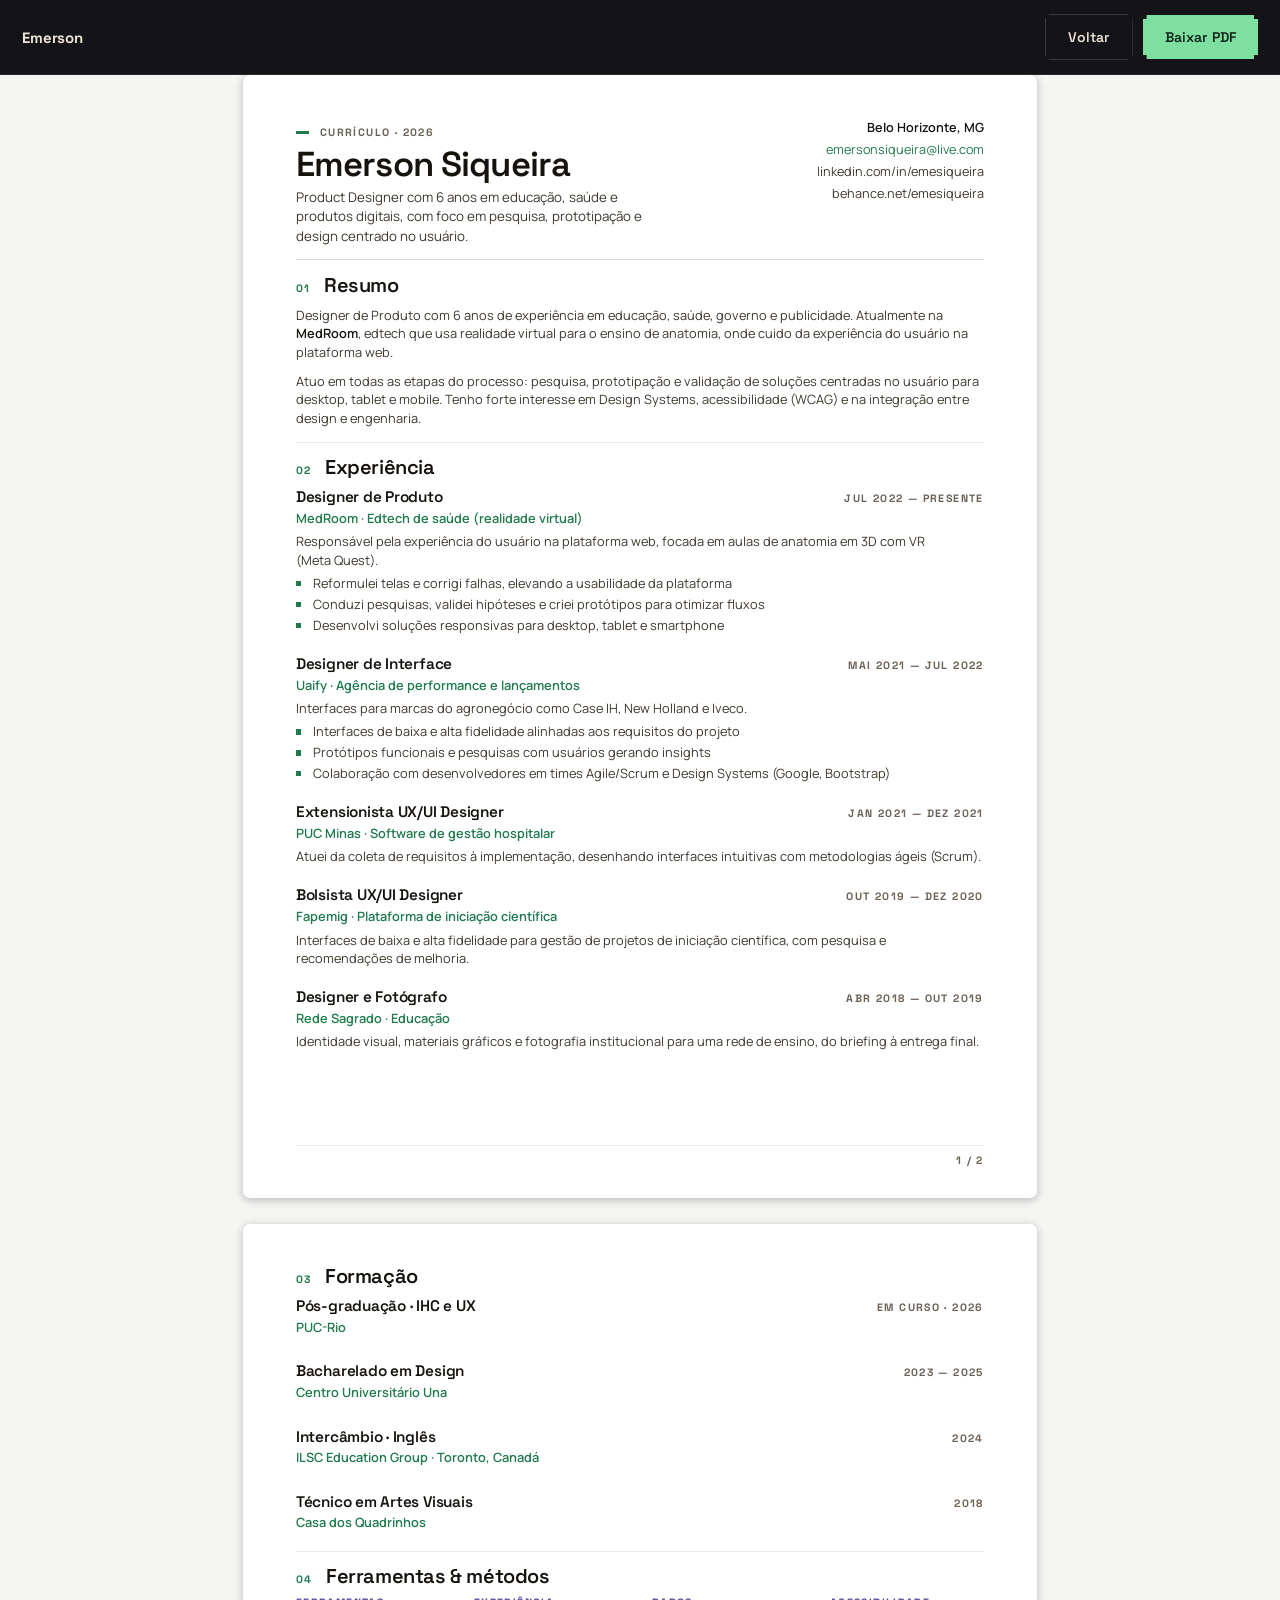
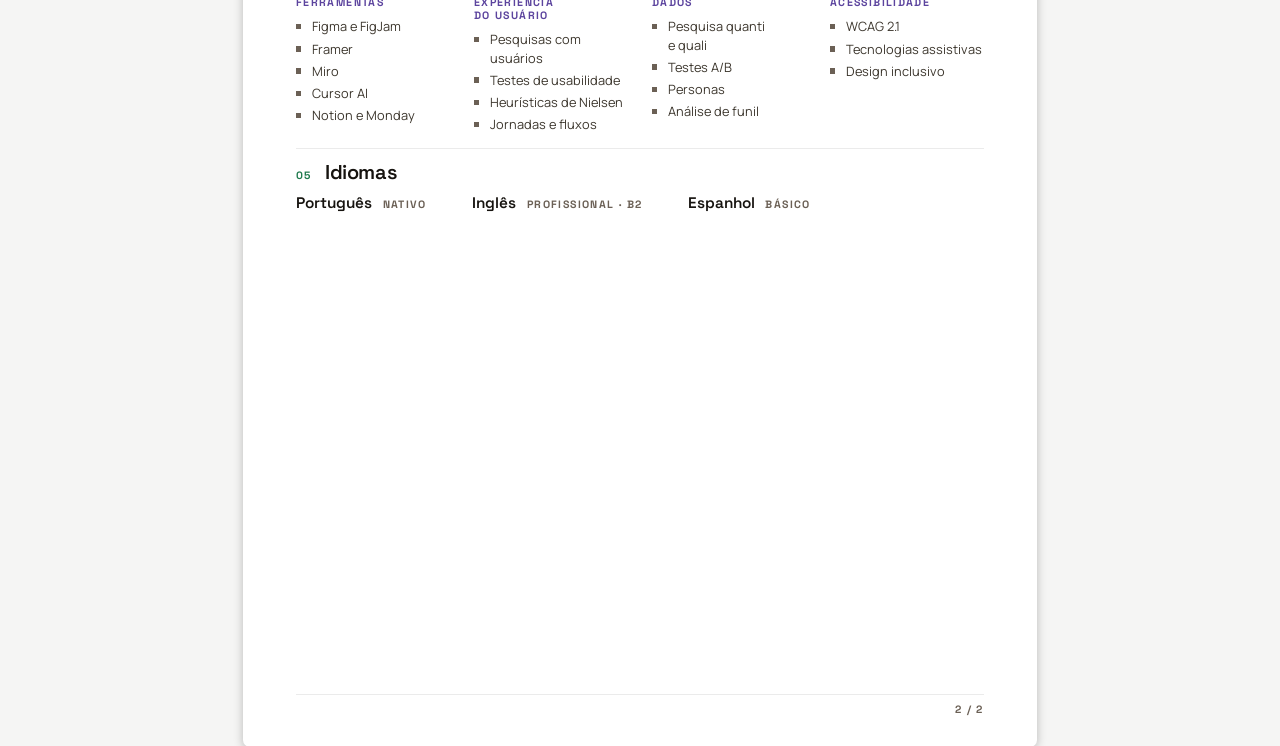
==== cv.html @ 8a0899e0 "Add files via upload" ====
<!DOCTYPE html>
<html lang="pt-BR">
<head>
<meta charset="UTF-8" />
<meta name="viewport" content="width=device-width, initial-scale=1.0" />
<title>Currículo — Emerson Siqueira</title>
<meta name="description" content="Currículo de Emerson Siqueira — UX/UI e Product Designer em Belo Horizonte. Educação, saúde e produtos digitais." />
<meta name="theme-color" content="#141318" />
<meta name="robots" content="noindex" />
<link rel="icon" href="assets/favicon.svg" type="image/svg+xml" />
<link rel="preconnect" href="https://fonts.googleapis.com" />
<link rel="preconnect" href="https://fonts.gstatic.com" crossorigin />
<link href="https://fonts.googleapis.com/css2?family=Space+Grotesk:wght@400;500;600;700&family=Manrope:wght@400;500;600;700&display=swap" rel="stylesheet" />
<style>
*{margin:0;padding:0;box-sizing:border-box}
h1,h2,h3,h4{font-weight:inherit}
doc-page:not(:defined){visibility:hidden}
:root{--ink:#16130f;--ink-soft:#3d372e;--ink-mute:#6b6055;--line:rgba(0,0,0,.16);--line-soft:rgba(0,0,0,.08);--accent:#1f7a4d;--accent-2:#5c449e;--display:'Space Grotesk',system-ui,sans-serif;--sans:'Manrope',system-ui,sans-serif;--label:'Space Grotesk',system-ui,sans-serif}
/* barra de tela — não existe no papel */
.cv-top{position:sticky;top:0;z-index:50;display:flex;align-items:center;justify-content:space-between;gap:18px;padding:14px 22px;background:#141318;border-bottom:1px solid rgba(236,228,214,.1)}
.cv-top .brand{font-family:var(--display);font-weight:700;font-size:15px;letter-spacing:-.01em;color:#ECE4D6;text-decoration:none}
.cv-top-actions{display:flex;align-items:center;gap:10px}
.cv-btn{display:inline-flex;align-items:center;font-family:var(--display);font-weight:600;font-size:14px;letter-spacing:.01em;padding:13px 22px;border:0;cursor:pointer;text-decoration:none;--px:4px;clip-path:polygon(var(--px) 0,calc(100% - var(--px)) 0,calc(100% - var(--px)) var(--px),100% var(--px),100% calc(100% - var(--px)),calc(100% - var(--px)) calc(100% - var(--px)),calc(100% - var(--px)) 100%,var(--px) 100%,var(--px) calc(100% - var(--px)),0 calc(100% - var(--px)),0 var(--px),var(--px) var(--px))}
.cv-btn-ghost{background:transparent;color:#ECE4D6;border:1.5px solid rgba(236,228,214,.18)}
.cv-btn-mint{background:#7EE0A0;color:#11231a}
body.embed .cv-top{display:none}
a{color:var(--accent);text-decoration:none}
a:hover{color:#155c39}

/* ── página ── */
.page{display:flex;flex-direction:column;padding:11mm 14mm 8mm;font-family:var(--sans);color:var(--ink-soft);background:#fff}
.page-body{flex:1;display:flex;flex-direction:column;gap:11pt}
.page:not(:first-child){margin-top:26px}
@media print{.page:not(:first-child){margin-top:0}}

/* rótulos: um tamanho só em todo o documento */
.label{font-family:var(--label);font-size:8pt;font-weight:700;letter-spacing:.13em;text-transform:uppercase}
.eyebrow{display:inline-flex;align-items:center;gap:8pt;color:var(--ink-mute)}
.eyebrow::before{content:"";width:10pt;height:2pt;background:var(--accent)}

/* cabeçalho */
.cv-head{display:grid;grid-template-columns:1.35fr 1fr;gap:28pt;align-items:start;padding-bottom:10pt;border-bottom:1px solid var(--line)}
.cv-name{font-family:var(--display);font-weight:600;font-size:26pt;line-height:1;letter-spacing:-.025em;color:var(--ink);margin:6pt 0 5pt}
.cv-role{font-size:10pt;line-height:1.45;color:var(--ink-soft)}
.cv-contact{font-style:normal;font-size:9.5pt;line-height:1.75;text-align:right;color:var(--ink-soft)}
.cv-contact strong{color:var(--ink);font-weight:600}

/* seções */
.sec{display:flex;flex-direction:column;gap:8pt}
.sec-head{display:flex;align-items:baseline;gap:10pt}
.sec-num{font-family:var(--label);font-size:8pt;font-weight:700;letter-spacing:.13em;color:var(--accent)}
.sec-head h2{font-family:var(--display);font-weight:600;font-size:15pt;line-height:1;letter-spacing:-.02em;color:var(--ink)}
.sec + .sec{padding-top:10pt;border-top:1px solid var(--line-soft)}

p{font-size:9.6pt;line-height:1.45;text-wrap:pretty}
p strong{color:var(--ink);font-weight:600}
.stack{display:flex;flex-direction:column;gap:15pt}

/* entradas de experiência e formação */
.entry-row{display:flex;justify-content:space-between;align-items:baseline;gap:14pt}
.entry h3{font-family:var(--display);font-weight:600;font-size:11.5pt;line-height:1.25;letter-spacing:-.015em;color:var(--ink)}
.entry-when{color:var(--ink-mute);white-space:nowrap}
.entry-where{font-size:9.6pt;font-weight:600;color:var(--accent);margin:2pt 0 4pt}
.entry p{font-size:9.6pt;line-height:1.42}
.bullets{list-style:none;margin:4pt 0 0;padding:0;display:flex;flex-direction:column;gap:2pt}
.bullets li{position:relative;padding-left:13pt;font-size:9.6pt;line-height:1.42}
.bullets li::before{content:"";position:absolute;left:0;top:.55em;width:4pt;height:4pt;background:var(--accent)}
.grid-2{display:grid;grid-template-columns:repeat(4,1fr);gap:12pt 18pt;align-items:start}

/* competências */
.skill h4{color:var(--accent-2);margin-bottom:6pt}
.list{list-style:none;margin:0;padding:0;display:flex;flex-direction:column;gap:3pt}
.list li{position:relative;padding-left:12pt;font-size:9.6pt;line-height:1.42}
.list li::before{content:"";position:absolute;left:0;top:.52em;width:4pt;height:4pt;background:var(--ink-mute)}

/* idiomas */
.langs{display:flex;gap:34pt;flex-wrap:wrap}
.lang{display:flex;align-items:baseline;gap:8pt}
.lang strong{font-family:var(--display);font-weight:600;font-size:11.5pt;color:var(--ink)}
.lang span{color:var(--ink-mute)}

/* fecho da última página */
.closer{padding-top:15pt;border-top:1px solid var(--line)}
.closer h3{font-family:var(--display);font-weight:600;font-size:13pt;letter-spacing:-.02em;color:var(--ink);margin-bottom:6pt}
.closer-links{display:flex;gap:26pt;flex-wrap:wrap;margin-top:8pt;font-size:10pt}

/* rodapé: só a paginação */
.page-foot{display:flex;justify-content:flex-end;padding-top:6pt;margin-top:8pt;border-top:1px solid var(--line-soft)}
.page-foot span{font-family:var(--label);font-size:8pt;font-weight:700;letter-spacing:.13em;color:var(--ink-mute)}
</style>

</head>
<body>

<div class="cv-top">
  <a class="brand" href="index.html">Emerson</a>
  <div class="cv-top-actions">
    <a class="cv-btn cv-btn-ghost" href="index.html">Voltar</a>
    <button class="cv-btn cv-btn-mint" type="button" onclick="window.print()">Baixar PDF</button>
  </div>
</div>

<doc-page size="a4">

  <!-- ─────────── PÁGINA 1 — perfil e experiência ─────────── -->
  <section class="page" id="p1">
    <div class="page-body">
      <header class="cv-head">
        <div>
          <span class="eyebrow label">Currículo · 2026</span>
          <h1 class="cv-name">Emerson Siqueira</h1>
          <p class="cv-role">Product Designer com 6 anos em educação, saúde e produtos digitais, com foco em pesquisa, prototipação e design centrado no usuário.</p>
        </div>
        <address class="cv-contact">
          <strong>Belo Horizonte, MG</strong><br />
          <a href="mailto:emersonsiqueira@live.com">emersonsiqueira@live.com</a><br />
          linkedin.com/in/emesiqueira<br />
          behance.net/emesiqueira
        </address>
      </header>

      <section class="sec">
        <div class="sec-head"><span class="sec-num">01</span><h2>Resumo</h2></div>
        <p>Designer de Produto com 6 anos de experiência em educação, saúde, governo e publicidade. Atualmente na <strong>MedRoom</strong>, edtech que usa realidade virtual para o ensino de anatomia, onde cuido da experiência do usuário na plataforma web.</p>
        <p>Atuo em todas as etapas do processo: pesquisa, prototipação e validação de soluções centradas no usuário para desktop, tablet e mobile. Tenho forte interesse em Design Systems, acessibilidade (WCAG) e na integração entre design e engenharia.</p>
      </section>

      <section class="sec">
        <div class="sec-head"><span class="sec-num">02</span><h2>Experiência</h2></div>
        <div class="stack">
          <div class="entry">
            <div class="entry-row"><h3>Designer de Produto</h3><span class="entry-when label">Jul 2022 — Presente</span></div>
            <div class="entry-where">MedRoom · Edtech de saúde (realidade virtual)</div>
            <p>Responsável pela experiência do usuário na plataforma web, focada em aulas de anatomia em 3D com VR (Meta Quest).</p>
            <ul class="bullets">
              <li>Reformulei telas e corrigi falhas, elevando a usabilidade da plataforma</li>
              <li>Conduzi pesquisas, validei hipóteses e criei protótipos para otimizar fluxos</li>
              <li>Desenvolvi soluções responsivas para desktop, tablet e smartphone</li>
            </ul>
          </div>
          <div class="entry">
            <div class="entry-row"><h3>Designer de Interface</h3><span class="entry-when label">Mai 2021 — Jul 2022</span></div>
            <div class="entry-where">Uaify · Agência de performance e lançamentos</div>
            <p>Interfaces para marcas do agronegócio como Case IH, New Holland e Iveco.</p>
            <ul class="bullets">
              <li>Interfaces de baixa e alta fidelidade alinhadas aos requisitos do projeto</li>
              <li>Protótipos funcionais e pesquisas com usuários gerando insights</li>
              <li>Colaboração com desenvolvedores em times Agile/Scrum e Design Systems (Google, Bootstrap)</li>
            </ul>
          </div>
          <div class="entry">
            <div class="entry-row"><h3>Extensionista UX/UI Designer</h3><span class="entry-when label">Jan 2021 — Dez 2021</span></div>
            <div class="entry-where">PUC Minas · Software de gestão hospitalar</div>
            <p>Atuei da coleta de requisitos à implementação, desenhando interfaces intuitivas com metodologias ágeis (Scrum).</p>
          </div>
          <div class="entry">
            <div class="entry-row"><h3>Bolsista UX/UI Designer</h3><span class="entry-when label">Out 2019 — Dez 2020</span></div>
            <div class="entry-where">Fapemig · Plataforma de iniciação científica</div>
            <p>Interfaces de baixa e alta fidelidade para gestão de projetos de iniciação científica, com pesquisa e recomendações de melhoria.</p>
          </div>
          <div class="entry">
            <div class="entry-row"><h3>Designer e Fotógrafo</h3><span class="entry-when label">Abr 2018 — Out 2019</span></div>
            <div class="entry-where">Rede Sagrado · Educação</div>
            <p>Identidade visual, materiais gráficos e fotografia institucional para uma rede de ensino, do briefing à entrega final.</p>
          </div>
                </div>
      </section>

    </div>
    <div class="page-foot"><span>1 / 2</span></div>
  </section>

  <!-- ─────────── PÁGINA 2 — formação, ferramentas e idiomas ─────────── -->
  <section class="page" id="p2">
    <div class="page-body">
      <section class="sec">
        <div class="sec-head"><span class="sec-num">03</span><h2>Formação</h2></div>
        <div class="stack">
          <div class="entry">
            <div class="entry-row"><h3>Pós-graduação · IHC e UX</h3><span class="entry-when label">Em curso · 2026</span></div>
            <div class="entry-where">PUC-Rio</div>
          </div>
          <div class="entry">
            <div class="entry-row"><h3>Bacharelado em Design</h3><span class="entry-when label">2023 — 2025</span></div>
            <div class="entry-where">Centro Universitário Una</div>
          </div>
          <div class="entry">
            <div class="entry-row"><h3>Intercâmbio · Inglês</h3><span class="entry-when label">2024</span></div>
            <div class="entry-where">ILSC Education Group · Toronto, Canadá</div>
          </div>
          <div class="entry">
            <div class="entry-row"><h3>Técnico em Artes Visuais</h3><span class="entry-when label">2018</span></div>
            <div class="entry-where">Casa dos Quadrinhos</div>
          </div>
        </div>
      </section>

      <section class="sec">
        <div class="sec-head"><span class="sec-num">04</span><h2>Ferramentas &amp; métodos</h2></div>
        <div class="grid-2">
          <div class="skill">
            <h4 class="label">Ferramentas</h4>
            <ul class="list"><li>Figma e FigJam</li><li>Framer</li><li>Miro</li><li>Cursor AI</li><li>Notion e Monday</li></ul>
          </div>
          <div class="skill">
            <h4 class="label">Experiência do usuário</h4>
            <ul class="list"><li>Pesquisas com usuários</li><li>Testes de usabilidade</li><li>Heurísticas de Nielsen</li><li>Jornadas e fluxos</li></ul>
          </div>
          <div class="skill">
            <h4 class="label">Dados</h4>
            <ul class="list"><li>Pesquisa quanti e quali</li><li>Testes A/B</li><li>Personas</li><li>Análise de funil</li></ul>
          </div>
          <div class="skill">
            <h4 class="label">Acessibilidade</h4>
            <ul class="list"><li>WCAG 2.1</li><li>Tecnologias assistivas</li><li>Design inclusivo</li></ul>
          </div>
        </div>
      </section>
      <section class="sec">
        <div class="sec-head"><span class="sec-num">05</span><h2>Idiomas</h2></div>
        <div class="langs">
          <div class="lang"><strong>Português</strong><span class="label">Nativo</span></div>
          <div class="lang"><strong>Inglês</strong><span class="label">Profissional · B2</span></div>
          <div class="lang"><strong>Espanhol</strong><span class="label">Básico</span></div>
        </div>
      </section>
    </div>
    <div class="page-foot"><span>2 / 2</span></div>
  </section>

</doc-page>

<script src="scripts/cv-i18n.js"></script>
<script src="doc-page.js"></script>
<script>
  (function () {
    const p = new URLSearchParams(location.search);
    if (p.get('embed') === '1') document.body.classList.add('embed');
    if (p.get('print') === '1') window.addEventListener('load', () => setTimeout(() => window.print(), 400));
  })();
</script>

</body>
</html>
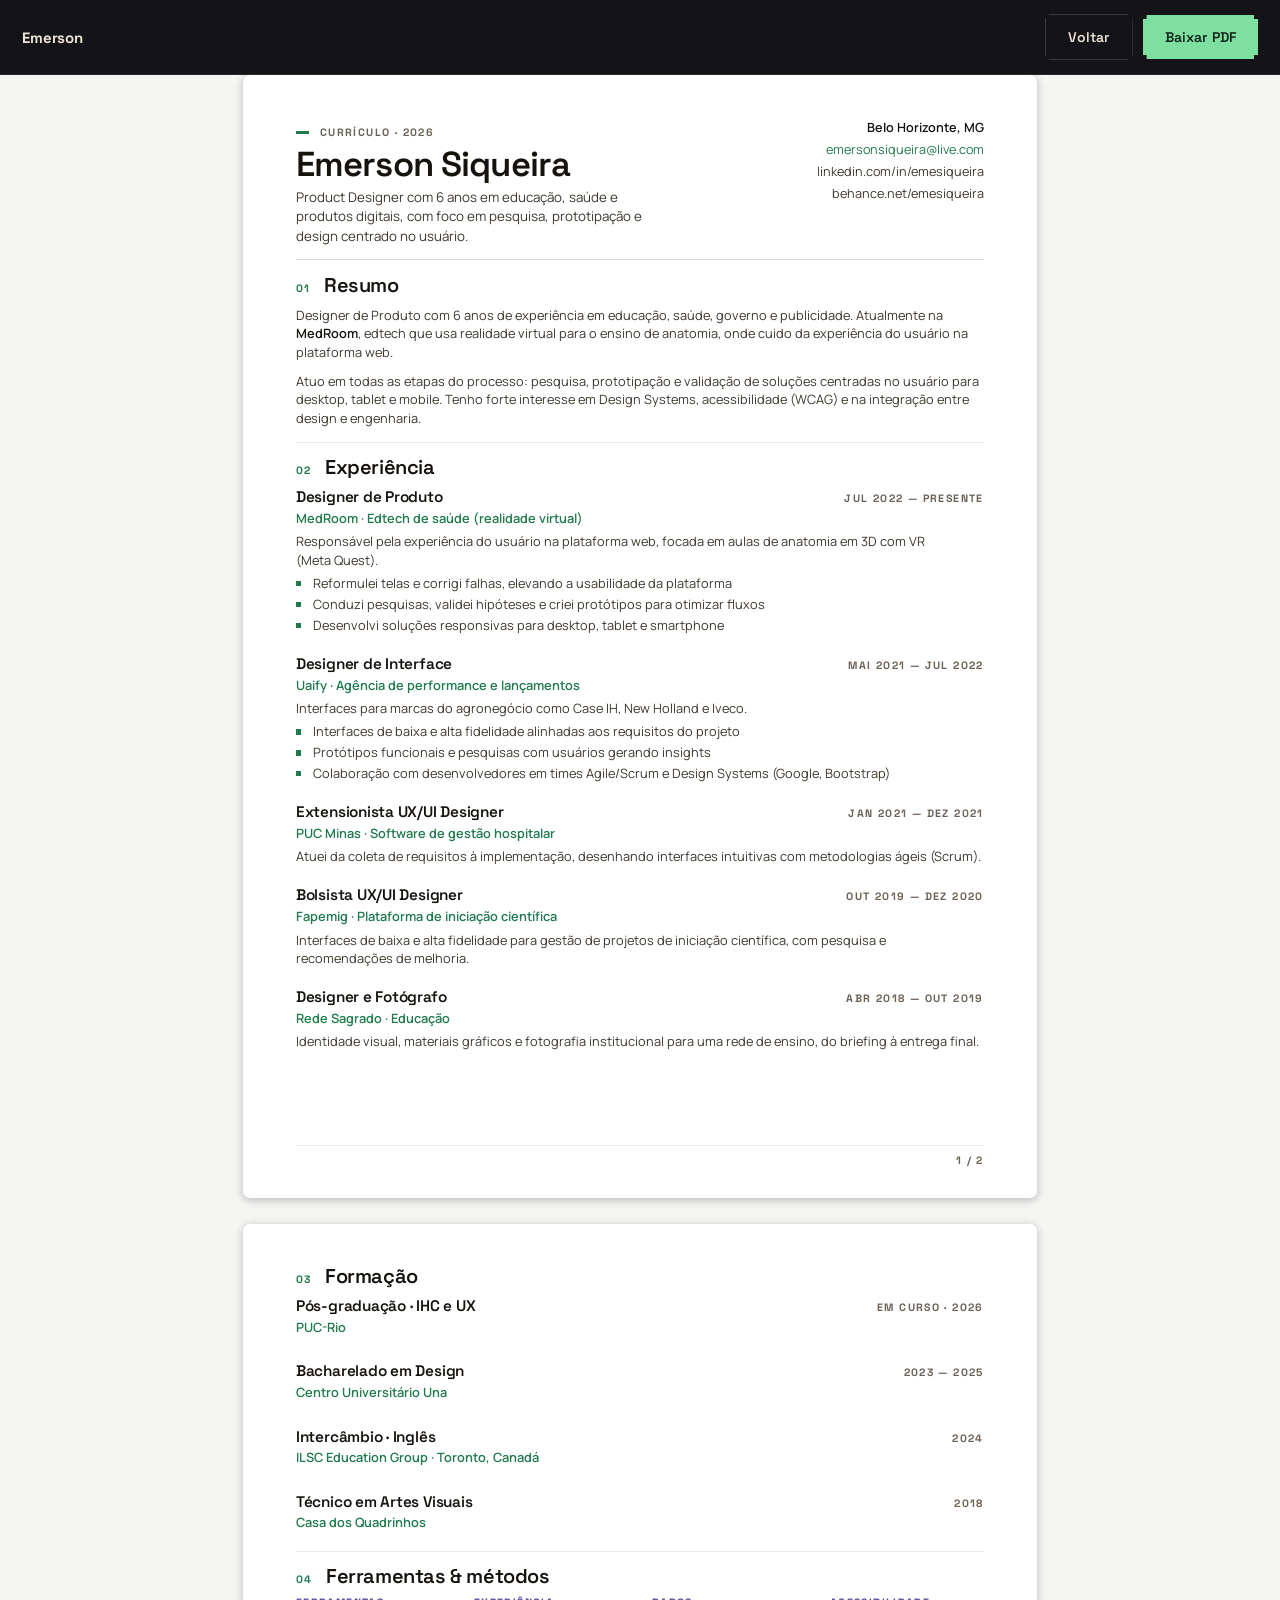
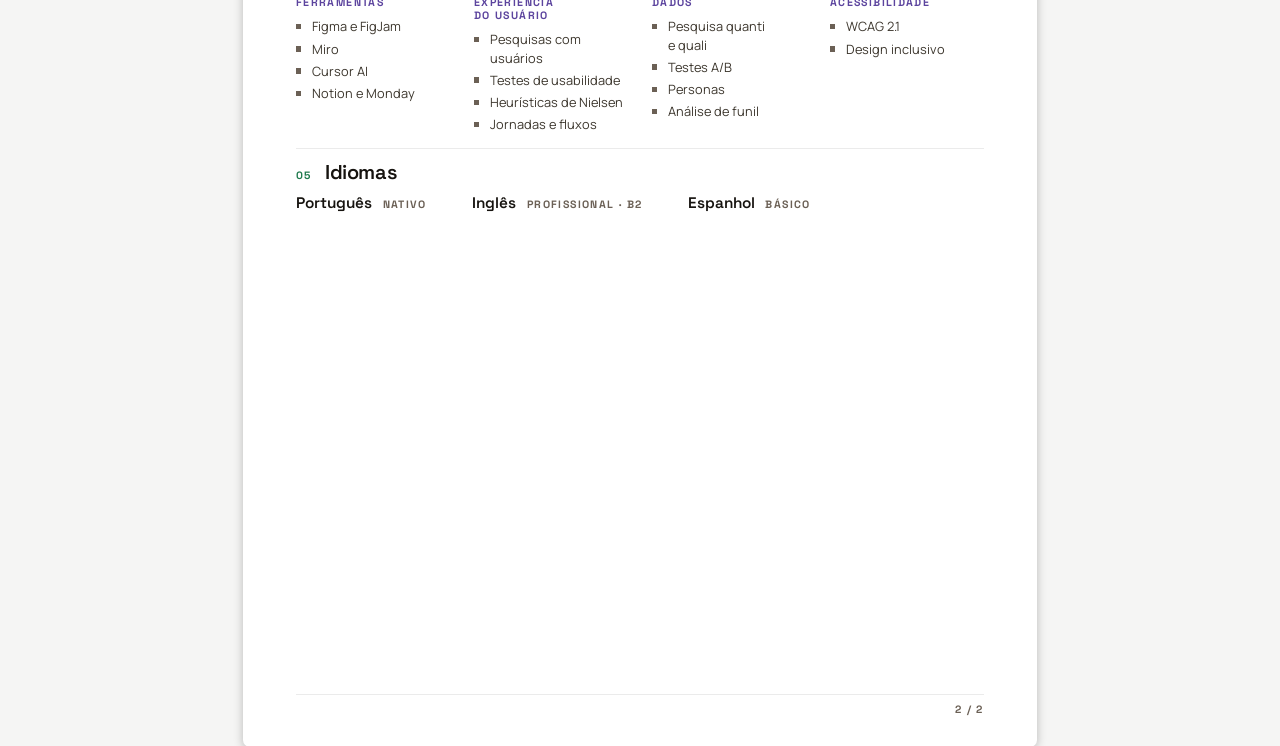
==== commit bad0b3dc: "Atualizacoes para Hotjar e melhorias" ====
--- a/cv.html
+++ b/cv.html
@@ -200,7 +200,7 @@
         <div class="grid-2">
           <div class="skill">
             <h4 class="label">Ferramentas</h4>
-            <ul class="list"><li>Figma e FigJam</li><li>Framer</li><li>Miro</li><li>Cursor AI</li><li>Notion e Monday</li></ul>
+            <ul class="list"><li>Figma e FigJam</li><li>Miro</li><li>Cursor AI</li><li>Notion e Monday</li></ul>
           </div>
           <div class="skill">
             <h4 class="label">Experiência do usuário</h4>
@@ -212,7 +212,7 @@
           </div>
           <div class="skill">
             <h4 class="label">Acessibilidade</h4>
-            <ul class="list"><li>WCAG 2.1</li><li>Tecnologias assistivas</li><li>Design inclusivo</li></ul>
+            <ul class="list"><li>WCAG 2.1</li><li>Design inclusivo</li></ul>
           </div>
         </div>
       </section>
@@ -236,6 +236,17 @@
   (function () {
     const p = new URLSearchParams(location.search);
     if (p.get('embed') === '1') document.body.classList.add('embed');
+    if (p.get('embed') === '1') {
+      const fit = () => {
+        const dp = document.querySelector('doc-page'); if (!dp) return;
+        document.documentElement.style.zoom = '';
+        const w = Math.max(dp.scrollWidth, document.documentElement.scrollWidth);
+        const z = Math.min(1, innerWidth / w);
+        document.documentElement.style.zoom = z < 1 ? z.toFixed(4) : '';
+      };
+      addEventListener('load', fit); addEventListener('resize', fit);
+      if (document.fonts) document.fonts.ready.then(fit);
+    }
     if (p.get('print') === '1') window.addEventListener('load', () => setTimeout(() => window.print(), 400));
   })();
 </script>
